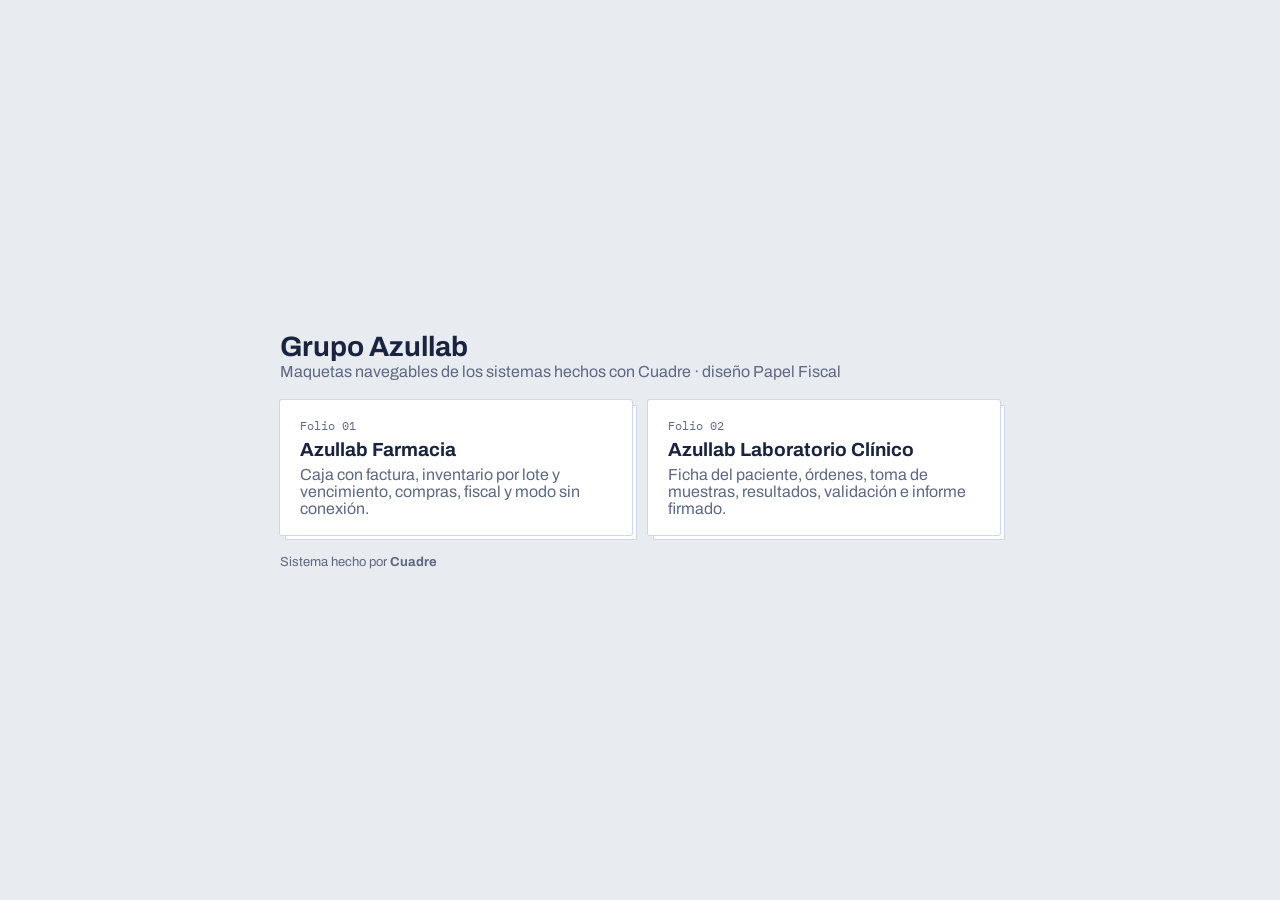
==== index.html @ a53d1ed5 "Farmacia y laboratorio Azullab con el diseño Papel Fiscal Co-Authored-By: Claude Opus 5.5 <noreply@a" ====
<!doctype html>
<html lang="es"><head><meta charset="utf-8"><meta name="viewport" content="width=device-width,initial-scale=1">
<title>Grupo Azullab · Cuadre</title>
<link rel="stylesheet" href="https://fonts.googleapis.com/css2?family=Archivo:wdth,wght@62..125,400..800&family=IBM+Plex+Mono:wght@400;500&display=swap">
<style>
:root{--mesa:#e8ebef;--hoja:#fff;--renglon:#cbd8ea;--tinta:#1a2440;--tinta-3:#5d6882;--acento:#3db2e8;--acento-tinta:#0a6fa8}
@media (prefers-color-scheme:dark){:root{--mesa:#0d1220;--hoja:#161d2e;--renglon:#2a3650;--tinta:#e7ecf5;--tinta-3:#8794ae;--acento-tinta:#6cc9f2}}
*{box-sizing:border-box}
body{margin:0;min-height:100vh;background:var(--mesa);color:var(--tinta);font-family:Archivo,system-ui,sans-serif;display:grid;place-items:center;padding:32px 16px}
main{width:100%;max-width:720px;display:grid;gap:20px}
h1{margin:0;font-size:28px;line-height:1.15}
p{margin:0;color:var(--tinta-3)}
.grid{display:grid;grid-template-columns:repeat(auto-fit,minmax(260px,1fr));gap:16px}
a{display:grid;gap:6px;text-decoration:none;color:inherit;background:var(--hoja);border-radius:2px;padding:18px 20px;box-shadow:0 0 0 1px var(--renglon),5px 5px 0 -1px var(--hoja),5px 5px 0 0 var(--renglon)}
a:hover{box-shadow:0 0 0 2px var(--acento-tinta),5px 5px 0 -1px var(--hoja),5px 5px 0 0 var(--renglon)}
.f{font-family:"IBM Plex Mono",monospace;font-size:12px;color:var(--tinta-3)}
b{font-size:19px}
.firma{font-size:13px}
</style></head>
<body><main>
<div><h1>Grupo Azullab</h1><p>Maquetas navegables de los sistemas hechos con Cuadre · diseño Papel Fiscal</p></div>
<div class="grid">
<a href="farmacia.html"><span class="f">Folio 01</span><b>Azullab Farmacia</b><p>Caja con factura, inventario por lote y vencimiento, compras, fiscal y modo sin conexión.</p></a>
<a href="laboratorio.html"><span class="f">Folio 02</span><b>Azullab Laboratorio Clínico</b><p>Ficha del paciente, órdenes, toma de muestras, resultados, validación e informe firmado.</p></a>
</div>
<p class="firma">Sistema hecho por <b style="font-size:13px">Cuadre</b></p>
</main></body></html>
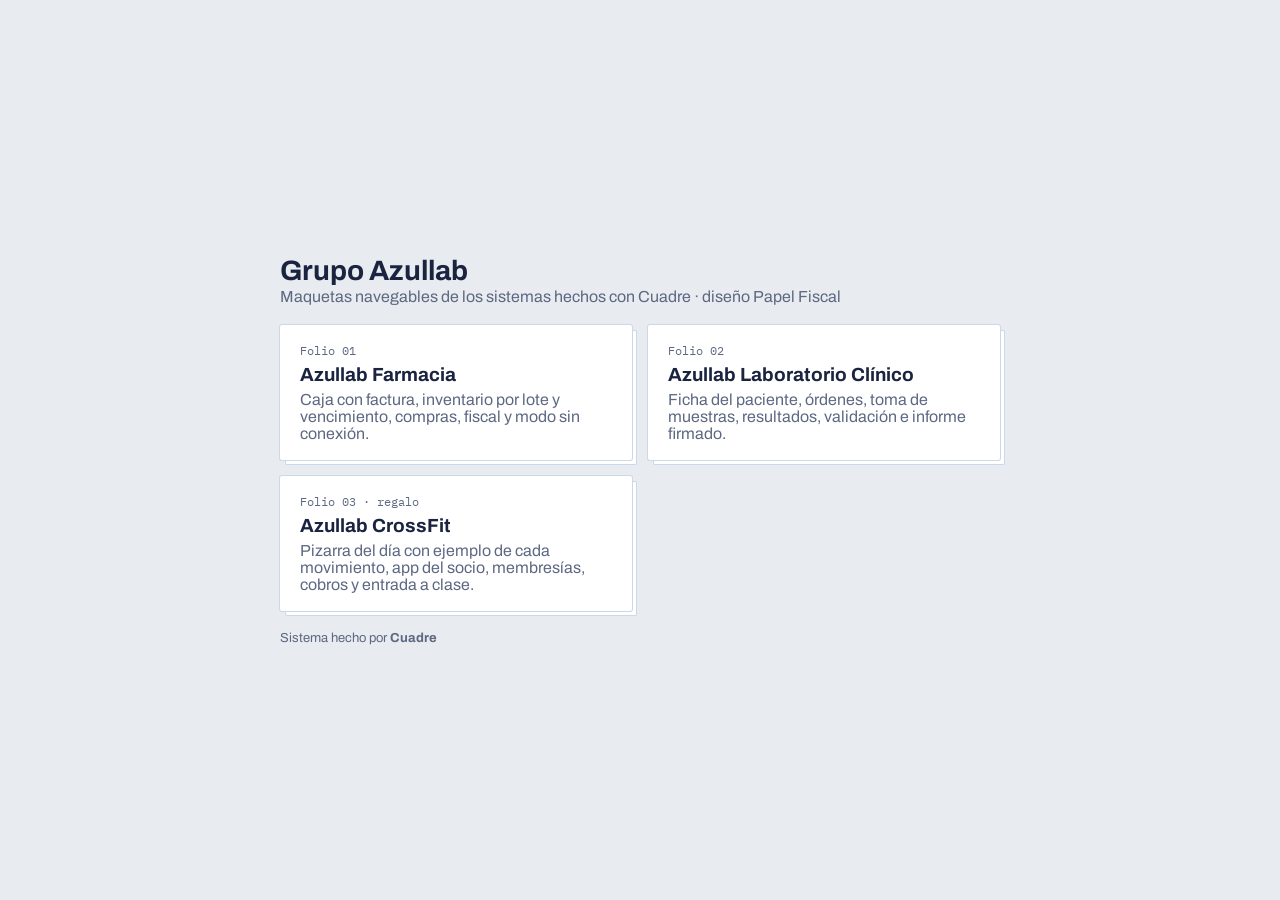
==== commit 14da826c: "CrossFit: maqueta del sistema de regalo con pizarra del día y app del socio Co-Authored-By: Claude O" ====
--- a/index.html
+++ b/index.html
@@ -22,6 +22,7 @@
 <div class="grid">
 <a href="farmacia.html"><span class="f">Folio 01</span><b>Azullab Farmacia</b><p>Caja con factura, inventario por lote y vencimiento, compras, fiscal y modo sin conexión.</p></a>
 <a href="laboratorio.html"><span class="f">Folio 02</span><b>Azullab Laboratorio Clínico</b><p>Ficha del paciente, órdenes, toma de muestras, resultados, validación e informe firmado.</p></a>
+<a href="crossfit.html"><span class="f">Folio 03 · regalo</span><b>Azullab CrossFit</b><p>Pizarra del día con ejemplo de cada movimiento, app del socio, membresías, cobros y entrada a clase.</p></a>
 </div>
 <p class="firma">Sistema hecho por <b style="font-size:13px">Cuadre</b></p>
 </main></body></html>
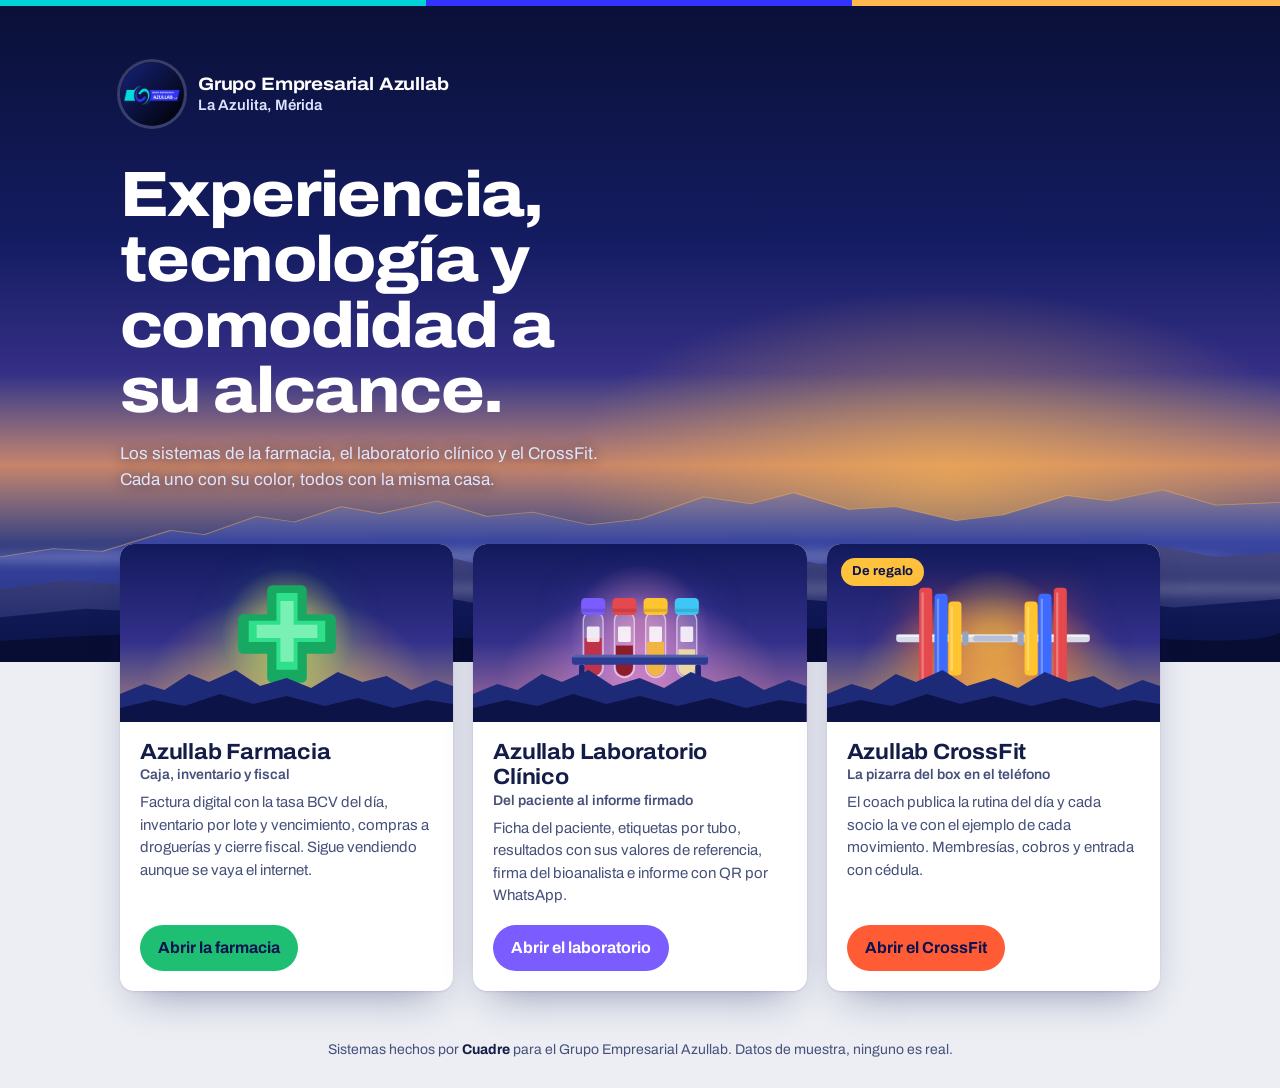
==== commit d925be43: "Identidad cálida del Grupo Azullab: portada, farmacia y CrossFit - Lo común del grupo: la noche azul" ====
--- a/index.html
+++ b/index.html
@@ -1,28 +1,132 @@
 <!doctype html>
-<html lang="es"><head><meta charset="utf-8"><meta name="viewport" content="width=device-width,initial-scale=1">
-<title>Grupo Azullab · Cuadre</title>
+<html lang="es"><head><meta charset="utf-8"><meta name="viewport" content="width=device-width,initial-scale=1,viewport-fit=cover">
+<title>Grupo Azullab</title>
+<meta name="description" content="Sistemas del Grupo Empresarial Azullab: farmacia, laboratorio clínico y CrossFit, hechos con Cuadre.">
 <link rel="stylesheet" href="https://fonts.googleapis.com/css2?family=Archivo:wdth,wght@62..125,400..800&family=IBM+Plex+Mono:wght@400;500&display=swap">
 <style>
-:root{--mesa:#e8ebef;--hoja:#fff;--renglon:#cbd8ea;--tinta:#1a2440;--tinta-3:#5d6882;--acento:#3db2e8;--acento-tinta:#0a6fa8}
-@media (prefers-color-scheme:dark){:root{--mesa:#0d1220;--hoja:#161d2e;--renglon:#2a3650;--tinta:#e7ecf5;--tinta-3:#8794ae;--acento-tinta:#6cc9f2}}
+:root{--mesa:#eceef4;--hoja:#fff;--renglon:#d5dcea;--tinta:#141c48;--tinta-2:#46507a;--marca:#0e1752;--luz:#ffb84d;--neg:#00d2d6;color-scheme:light}
+@media (prefers-color-scheme:dark){:root{--mesa:#080c26;--hoja:#121a46;--renglon:#26306a;--tinta:#eef1ff;--tinta-2:#aab3df;color-scheme:dark}}
 *{box-sizing:border-box}
-body{margin:0;min-height:100vh;background:var(--mesa);color:var(--tinta);font-family:Archivo,system-ui,sans-serif;display:grid;place-items:center;padding:32px 16px}
-main{width:100%;max-width:720px;display:grid;gap:20px}
-h1{margin:0;font-size:28px;line-height:1.15}
-p{margin:0;color:var(--tinta-3)}
-.grid{display:grid;grid-template-columns:repeat(auto-fit,minmax(260px,1fr));gap:16px}
-a{display:grid;gap:6px;text-decoration:none;color:inherit;background:var(--hoja);border-radius:2px;padding:18px 20px;box-shadow:0 0 0 1px var(--renglon),5px 5px 0 -1px var(--hoja),5px 5px 0 0 var(--renglon)}
-a:hover{box-shadow:0 0 0 2px var(--acento-tinta),5px 5px 0 -1px var(--hoja),5px 5px 0 0 var(--renglon)}
-.f{font-family:"IBM Plex Mono",monospace;font-size:12px;color:var(--tinta-3)}
-b{font-size:19px}
-.firma{font-size:13px}
+html{-webkit-text-size-adjust:100%}
+body{margin:0;min-height:100vh;background:var(--mesa);color:var(--tinta);font-family:Archivo,system-ui,-apple-system,"Segoe UI",sans-serif;font-size:16px;line-height:1.5;display:flex;flex-direction:column}
+a{color:inherit}
+:focus-visible{outline:3px solid var(--neg);outline-offset:3px}
+.cielo{position:relative;overflow:hidden;isolation:isolate;color:#fff;padding:56px max(24px,env(safe-area-inset-left)) 170px;
+  background:radial-gradient(42% 40% at 74% 72%,color-mix(in srgb,var(--luz) 60%,transparent),transparent 72%),linear-gradient(180deg,#0a1038 0%,#141c62 36%,#352f86 56%,color-mix(in srgb,var(--luz) 52%,#8a4c88) 70%,#22307f 84%,#151e62 100%)}
+.cielo .paisaje{position:absolute;left:0;bottom:0;width:100%;height:210px;z-index:-1}
+.cielo .in{max-width:1040px;margin:0 auto;display:grid;gap:18px}
+.marca{display:flex;align-items:center;gap:14px}
+.marca img{width:64px;height:64px;border-radius:50%;box-shadow:0 0 0 3px rgba(255,255,255,.18)}
+.marca span{font-size:15px;font-weight:600;color:#dfe5ff;line-height:1.3}
+.marca b{display:block;color:#fff;font-size:18px;font-stretch:112%;letter-spacing:-.01em}
+h1{margin:18px 0 0;font-size:clamp(34px,5.4vw,64px);line-height:1.02;font-weight:800;font-stretch:110%;letter-spacing:-.025em;max-width:16ch;text-wrap:balance}
+.cielo p{margin:0;max-width:52ch;color:#dfe5ff;font-size:17px;text-shadow:0 1px 12px rgba(10,16,56,.6)}
+main{width:100%;max-width:1088px;margin:-118px auto 0;padding:0 24px 40px;position:relative;z-index:1;display:grid;grid-template-columns:repeat(3,minmax(0,1fr));gap:20px}
+.neg{display:flex;flex-direction:column;background:var(--hoja);border-radius:14px;overflow:hidden;text-decoration:none;box-shadow:0 1px 2px rgba(14,23,82,.1),0 18px 40px -18px rgba(14,23,82,.45);transition:transform .18s ease,box-shadow .18s ease}
+.neg:hover{transform:translateY(-3px);box-shadow:0 1px 2px rgba(14,23,82,.1),0 26px 50px -18px color-mix(in srgb,var(--neg) 60%,rgba(14,23,82,.5))}
+.neg .vista{position:relative;height:178px;overflow:hidden;background:radial-gradient(60% 70% at 50% 78%,color-mix(in srgb,var(--luz) 70%,transparent),transparent 70%),linear-gradient(180deg,#121a5c 0%,#33308a 55%,color-mix(in srgb,var(--luz) 45%,#7a4a8c) 100%)}
+.neg .vista svg.cresta{position:absolute;left:0;bottom:0;width:100%;height:58px}
+.neg .vista .objeto{position:absolute;left:50%;bottom:22px;width:132px;transform:translateX(-50%);filter:drop-shadow(0 8px 20px color-mix(in srgb,var(--neg) 55%,transparent))}
+.neg .vista .objeto svg{display:block;width:100%;height:auto}
+.neg .vista [data-obj=laboratorio]{width:156px;bottom:16px}.neg .vista [data-obj=crossfit]{width:200px;bottom:14px}
+.neg .cuerpo{padding:18px 20px 20px;display:flex;flex-direction:column;gap:8px;flex:1}
+.neg h2{margin:0;font-size:22px;line-height:1.15;font-stretch:106%;letter-spacing:-.01em}
+.neg h2 small{display:block;font-size:14px;font-weight:600;color:var(--tinta-2);font-stretch:100%;letter-spacing:0;margin-top:2px}
+.neg p{margin:0;color:var(--tinta-2);font-size:15px}
+.neg .ir{margin-top:auto;padding-top:10px}
+.neg .ir span{display:inline-flex;align-items:center;justify-content:center;min-height:46px;padding:0 18px;border-radius:999px;background:var(--neg);color:var(--on,#0b1450);font-weight:700}
+.regalo{position:absolute;top:14px;left:14px;font-size:13px;font-weight:700;color:#0b1450;background:var(--luz);border-radius:999px;padding:4px 11px}
+footer{margin-top:auto;padding:8px 24px calc(28px + env(safe-area-inset-bottom));text-align:center;color:var(--tinta-2);font-size:14px}
+footer b{color:var(--tinta)}
+.franja{height:6px;background:linear-gradient(90deg,#00d2d6 0 33.3%,#3233ff 33.3% 66.6%,var(--luz) 66.6%)}
+@media (max-width:900px){main{grid-template-columns:minmax(0,1fr);max-width:560px;margin-top:-96px}.cielo{padding-bottom:140px}}
+@media (max-width:520px){.cielo{padding:36px 18px 150px}.cielo .paisaje{height:160px}main{padding:0 16px 32px;gap:16px}.neg .vista{height:150px}.neg .vista .objeto{width:112px}}
+@media (prefers-reduced-motion:reduce){.neg{transition:none}.neg:hover{transform:none}}
 </style></head>
-<body><main>
-<div><h1>Grupo Azullab</h1><p>Maquetas navegables de los sistemas hechos con Cuadre · diseño Papel Fiscal</p></div>
-<div class="grid">
-<a href="farmacia.html"><span class="f">Folio 01</span><b>Azullab Farmacia</b><p>Caja con factura, inventario por lote y vencimiento, compras, fiscal y modo sin conexión.</p></a>
-<a href="laboratorio.html"><span class="f">Folio 02</span><b>Azullab Laboratorio Clínico</b><p>Ficha del paciente, órdenes, toma de muestras, resultados, validación e informe firmado.</p></a>
-<a href="crossfit.html"><span class="f">Folio 03 · regalo</span><b>Azullab CrossFit</b><p>Pizarra del día con ejemplo de cada movimiento, app del socio, membresías, cobros y entrada a clase.</p></a>
-</div>
-<p class="firma">Sistema hecho por <b style="font-size:13px">Cuadre</b></p>
-</main></body></html>
+<body>
+<div class="franja" aria-hidden="true"></div>
+<header class="cielo">
+  <div class="in">
+    <div class="marca"><img src="[data-uri]" alt="Grupo Empresarial Azullab"><span><b>Grupo Empresarial Azullab</b>La Azulita, Mérida</span></div>
+    <h1>Experiencia, tecnología y comodidad a su alcance.</h1>
+    <p>Los sistemas de la farmacia, el laboratorio clínico y el CrossFit. Cada uno con su color, todos con la misma casa.</p>
+  </div>
+  <div id="paisaje"></div>
+</header>
+<main>
+  <a class="neg" href="farmacia.html" style="--neg:#1fbf73;--luz:#ffc65c">
+    <div class="vista"><div class="objeto" data-obj="farmacia"></div><svg class="cresta" viewBox="0 0 300 58" preserveAspectRatio="none" aria-hidden="true"><path d="M0 30L22 20L40 26L62 10L80 18L104 6L126 22L150 14L172 24L196 8L218 18L240 12L262 26L284 16L300 22V58H0Z" fill="#1d2a78"/><path d="M0 44L30 36L58 42L90 30L120 40L150 32L184 42L214 34L246 44L276 36L300 40V58H0Z" fill="#0c1347"/></svg></div>
+    <div class="cuerpo"><h2>Azullab Farmacia<small>Caja, inventario y fiscal</small></h2>
+      <p>Factura digital con la tasa BCV del día, inventario por lote y vencimiento, compras a droguerías y cierre fiscal. Sigue vendiendo aunque se vaya el internet.</p>
+      <div class="ir"><span>Abrir la farmacia</span></div></div>
+  </a>
+  <a class="neg" href="laboratorio.html" style="--neg:#7b5cff;--luz:#ff9cb8;--on:#fff">
+    <div class="vista"><div class="objeto" data-obj="laboratorio"></div><svg class="cresta" viewBox="0 0 300 58" preserveAspectRatio="none" aria-hidden="true"><path d="M0 30L22 20L40 26L62 10L80 18L104 6L126 22L150 14L172 24L196 8L218 18L240 12L262 26L284 16L300 22V58H0Z" fill="#1d2a78"/><path d="M0 44L30 36L58 42L90 30L120 40L150 32L184 42L214 34L246 44L276 36L300 40V58H0Z" fill="#0c1347"/></svg></div>
+    <div class="cuerpo"><h2>Azullab Laboratorio Clínico<small>Del paciente al informe firmado</small></h2>
+      <p>Ficha del paciente, etiquetas por tubo, resultados con sus valores de referencia, firma del bioanalista e informe con QR por WhatsApp.</p>
+      <div class="ir"><span>Abrir el laboratorio</span></div></div>
+  </a>
+  <a class="neg" href="crossfit.html" style="--neg:#ff5b35;--luz:#ffc23d">
+    <div class="vista"><span class="regalo">De regalo</span><div class="objeto" data-obj="crossfit"></div><svg class="cresta" viewBox="0 0 300 58" preserveAspectRatio="none" aria-hidden="true"><path d="M0 30L22 20L40 26L62 10L80 18L104 6L126 22L150 14L172 24L196 8L218 18L240 12L262 26L284 16L300 22V58H0Z" fill="#1d2a78"/><path d="M0 44L30 36L58 42L90 30L120 40L150 32L184 42L214 34L246 44L276 36L300 40V58H0Z" fill="#0c1347"/></svg></div>
+    <div class="cuerpo"><h2>Azullab CrossFit<small>La pizarra del box en el teléfono</small></h2>
+      <p>El coach publica la rutina del día y cada socio la ve con el ejemplo de cada movimiento. Membresías, cobros y entrada con cédula.</p>
+      <div class="ir"><span>Abrir el CrossFit</span></div></div>
+  </a>
+</main>
+<footer>Sistemas hechos por <b>Cuadre</b> para el Grupo Empresarial Azullab. Datos de muestra, ninguno es real.</footer>
+<script>
+/* ======================= Identidad del Grupo Azullab =======================
+   Lo común: la noche azul de La Azulita, las crestas con neblina y la luz del amanecer.
+   Lo de cada negocio: su color (--neg), su luz (--luz) y un objeto que sale sobre las montañas. */
+const PAISAJE = (ajuste = 'xMidYMax slice') => `<svg class="paisaje" viewBox="0 0 600 300" preserveAspectRatio="${ajuste}" aria-hidden="true">
+  <defs>
+    <linearGradient id="pz-c1" x1="0" y1="0" x2="0" y2="1"><stop offset="0" style="stop-color:color-mix(in srgb,var(--luz) 38%,#4d57b4)"/><stop offset=".3" stop-color="#3a46a0"/><stop offset="1" stop-color="#1f2b7a"/></linearGradient>
+    <linearGradient id="pz-c2" x1="0" y1="0" x2="0" y2="1"><stop offset="0" style="stop-color:color-mix(in srgb,var(--luz) 14%,#2a3789)"/><stop offset="1" stop-color="#151e62"/></linearGradient>
+    <linearGradient id="pz-c3" x1="0" y1="0" x2="0" y2="1"><stop offset="0" stop-color="#131c5c"/><stop offset="1" stop-color="#0c1347"/></linearGradient>
+    <filter id="pz-bl" x="-10%" y="-200%" width="120%" height="500%"><feGaussianBlur stdDeviation="7"/></filter>
+  </defs>
+  <path d="M0 150 L25 138 L48 142 L80 112 L96 118 L120 92 L138 100 L160 78 L178 88 L205 70 L228 92 L250 86 L276 104 L300 96 L330 64 L352 74 L372 58 L398 82 L420 78 L448 98 L470 90 L500 62 L520 70 L545 54 L570 76 L600 72V300H0Z" fill="url(#pz-c1)"/>
+  <path d="M0 150 L25 138 L48 142 L80 112 L96 118 L120 92 L138 100 L160 78 L178 88 L205 70 L228 92 L250 86 L276 104 L300 96 L330 64 L352 74 L372 58 L398 82 L420 78 L448 98 L470 90 L500 62 L520 70 L545 54 L570 76 L600 72" fill="none" style="stroke:var(--luz)" stroke-opacity=".45" stroke-width="1.1" stroke-linejoin="round"/>
+  <ellipse cx="250" cy="150" rx="330" ry="11" fill="#fff" opacity=".2" filter="url(#pz-bl)"/>
+  <path d="M0 196 L30 184 L62 190 L95 160 L118 170 L150 146 L176 158 L210 150 L240 172 L270 164 L300 140 L326 152 L350 136 L384 160 L420 154 L452 170 L480 150 L510 158 L540 132 L570 150 L600 144V300H0Z" fill="url(#pz-c2)"/>
+  <ellipse cx="380" cy="196" rx="320" ry="10" fill="#fff" opacity=".16" filter="url(#pz-bl)"/>
+  <path d="M0 236 L40 224 L80 230 L120 206 L150 214 L190 198 L230 220 L270 212 L310 224 L350 204 L390 214 L430 200 L470 218 L510 208 L550 222 L600 210V300H0Z" fill="url(#pz-c3)"/>
+  <path d="M0 270Q90 250 180 262T360 254Q450 246 520 262T600 258V300H0Z" fill="#080d33"/>
+</svg>`;
+const OBJETO = {
+  /* La cruz verde luminosa que cuelga en la puerta de toda farmacia */
+  farmacia: () => `<svg viewBox="0 0 200 200" aria-hidden="true">
+    <defs><radialGradient id="ob-f"><stop offset=".25" style="stop-color:var(--luz);stop-opacity:.55"/><stop offset="1" style="stop-color:var(--luz);stop-opacity:0"/></radialGradient></defs>
+    <circle cx="100" cy="100" r="100" fill="url(#ob-f)"/>
+    <path d="M78 26h44a8 8 0 0 1 8 8v36h36a8 8 0 0 1 8 8v44a8 8 0 0 1-8 8h-36v36a8 8 0 0 1-8 8H78a8 8 0 0 1-8-8v-36H34a8 8 0 0 1-8-8V78a8 8 0 0 1 8-8h36V34a8 8 0 0 1 8-8z" fill="#17a862"/>
+    <path d="M84 38h32v42h42v32h-42v42H84v-42H42V80h42z" fill="#2fe08a"/>
+    <path d="M90 50h20v36h36v20h-36v36H90v-36H54V86h36z" fill="#b6ffd8" opacity=".55"/>
+  </svg>`,
+  /* Tubos de muestra con las tapas de colores: morada, roja, amarilla y celeste */
+  laboratorio: () => `<svg viewBox="0 0 220 200" aria-hidden="true">
+    <defs><radialGradient id="ob-l"><stop offset=".2" style="stop-color:var(--luz);stop-opacity:.5"/><stop offset="1" style="stop-color:var(--luz);stop-opacity:0"/></radialGradient></defs>
+    <circle cx="110" cy="100" r="100" fill="url(#ob-l)"/>
+    ${[['#7b5cff','#c0324a',.62],['#e5484d','#8e1d2c',.5],['#ffc531','#f2b544',.56],['#3ec7f5','#e9d8a6',.44]].map(([cap,liq,lv],i)=>{ const x = 30+i*44, top = 48, h = 112, ly = top+22+(h-22)*(1-lv);
+      return `<rect x="${x}" y="${top+18}" width="28" height="${h-18}" rx="14" fill="#fff" fill-opacity=".14" stroke="#fff" stroke-opacity=".55" stroke-width="2"/>
+      <path d="M${x+2} ${ly}h24v${top+h-ly-14}a12 12 0 0 1-24 0z" fill="${liq}"/>
+      <rect x="${x+5}" y="${top+40}" width="18" height="22" rx="2" fill="#fff" opacity=".85"/>
+      <rect x="${x-3}" y="${top}" width="34" height="24" rx="6" fill="${cap}"/><rect x="${x-3}" y="${top+15}" width="34" height="5" fill="#000" opacity=".12"/>`; }).join('')}
+    <rect x="14" y="128" width="192" height="14" rx="4" fill="#2b3a92"/><rect x="14" y="128" width="192" height="4" rx="2" fill="#fff" opacity=".2"/>
+    <rect x="24" y="142" width="8" height="34" rx="3" fill="#1a2672"/><rect x="188" y="142" width="8" height="34" rx="3" fill="#1a2672"/>
+  </svg>`,
+  /* Barra cargada con discos de colores: rojo, azul y amarillo */
+  crossfit: () => `<svg viewBox="0 0 260 180" aria-hidden="true">
+    <defs><radialGradient id="ob-c"><stop offset=".2" style="stop-color:var(--luz);stop-opacity:.55"/><stop offset="1" style="stop-color:var(--luz);stop-opacity:0"/></radialGradient></defs>
+    <circle cx="130" cy="90" r="92" fill="url(#ob-c)"/>
+    <rect x="4" y="84" width="252" height="10" rx="5" fill="#d7dcea"/><rect x="4" y="84" width="252" height="3" rx="1.5" fill="#fff" opacity=".6"/>
+    ${[[34,'#e5484d',132],[54,'#3d6bff',116],[72,'#ffc531',96]].map(([x,c,h])=>`<rect x="${x}" y="${89-h/2}" width="17" height="${h}" rx="5" fill="${c}"/><rect x="${x+3}" y="${89-h/2+6}" width="3" height="${h-12}" rx="1.5" fill="#fff" opacity=".28"/><rect x="${260-x-17}" y="${89-h/2}" width="17" height="${h}" rx="5" fill="${c}"/><rect x="${260-x-14}" y="${89-h/2+6}" width="3" height="${h-12}" rx="1.5" fill="#fff" opacity=".28"/>`).join('')}
+    <rect x="90" y="80" width="8" height="18" rx="2" fill="#9aa3bd"/><rect x="162" y="80" width="8" height="18" rx="2" fill="#9aa3bd"/>
+    <rect x="104" y="85" width="52" height="8" rx="4" fill="#b7bfd6"/>
+  </svg>`
+};
+/* fin de la identidad del Grupo Azullab */
+
+document.getElementById('paisaje').outerHTML = PAISAJE('none');
+document.querySelectorAll('[data-obj]').forEach(el => { el.innerHTML = OBJETO[el.dataset.obj](); });
+</script>
+</body></html>
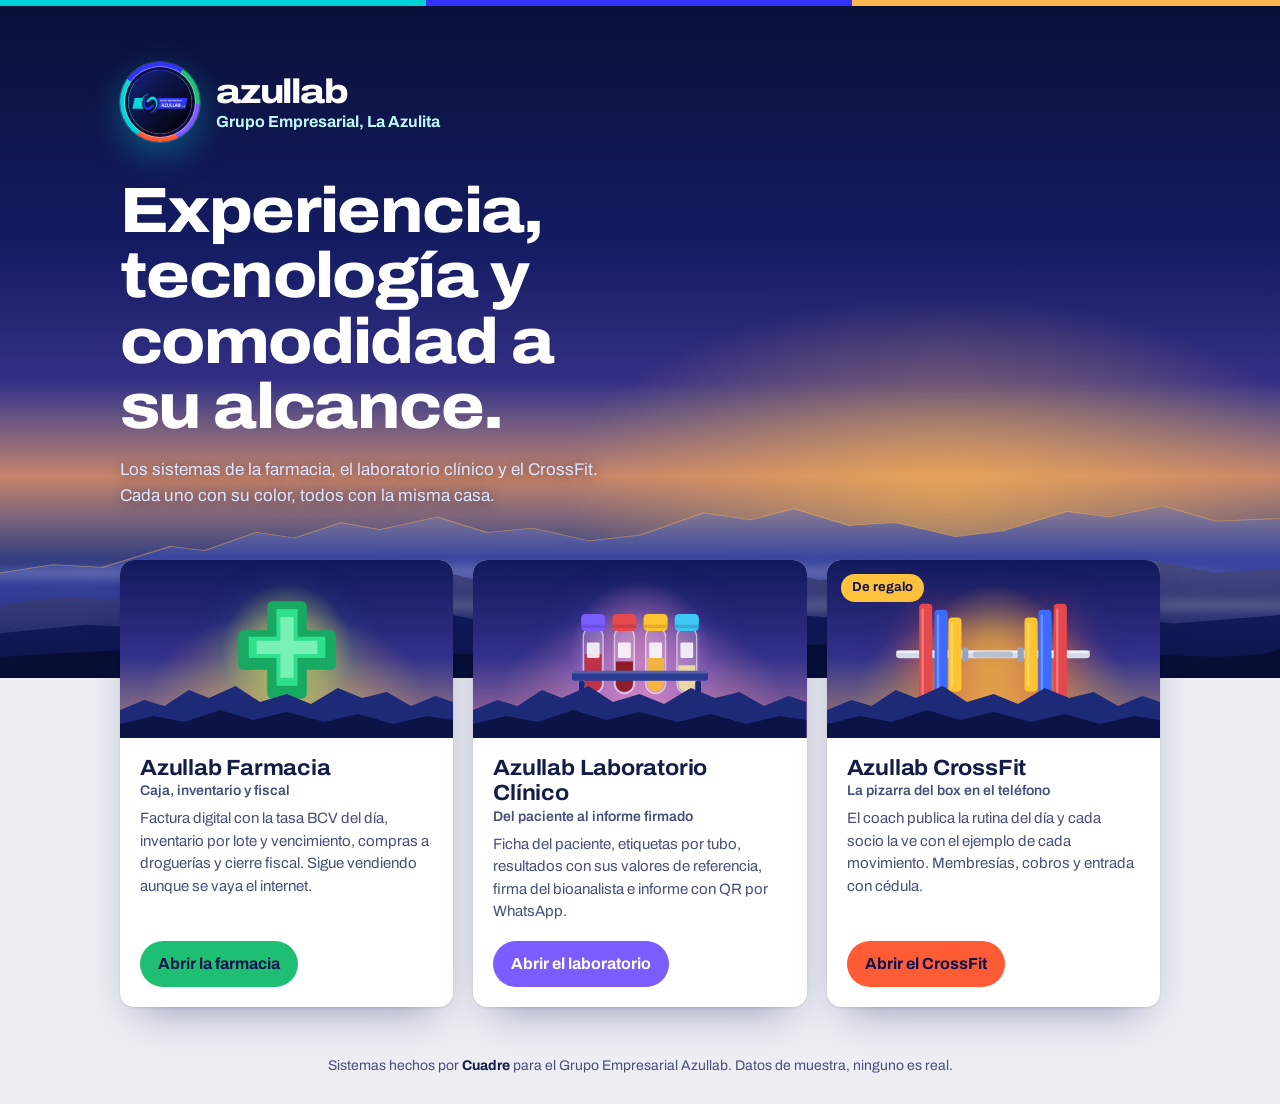
==== commit 190bdc42: "Insignia nueva del Grupo Azullab y el laboratorio con su variante - Insignia: el logo del grupo dent" ====
--- a/index.html
+++ b/index.html
@@ -15,10 +15,13 @@
   background:radial-gradient(42% 40% at 74% 72%,color-mix(in srgb,var(--luz) 60%,transparent),transparent 72%),linear-gradient(180deg,#0a1038 0%,#141c62 36%,#352f86 56%,color-mix(in srgb,var(--luz) 52%,#8a4c88) 70%,#22307f 84%,#151e62 100%)}
 .cielo .paisaje{position:absolute;left:0;bottom:0;width:100%;height:210px;z-index:-1}
 .cielo .in{max-width:1040px;margin:0 auto;display:grid;gap:18px}
-.marca{display:flex;align-items:center;gap:14px}
-.marca img{width:64px;height:64px;border-radius:50%;box-shadow:0 0 0 3px rgba(255,255,255,.18)}
-.marca span{font-size:15px;font-weight:600;color:#dfe5ff;line-height:1.3}
-.marca b{display:block;color:#fff;font-size:18px;font-stretch:112%;letter-spacing:-.01em}
+.insignia{display:flex;align-items:center;gap:16px}
+.insignia .disco{flex:none;display:grid;place-items:center;width:80px;height:80px;border-radius:50%;background:conic-gradient(from 215deg,#00d2d6 0 25%,#3233ff 25% 50%,#1fbf73 50% 66%,#7b5cff 66% 83%,#ff5b35 83%);box-shadow:0 0 0 1px rgba(255,255,255,.18),0 12px 34px rgba(0,210,214,.35)}
+.insignia img{display:block;width:64px;height:64px;border-radius:50%;box-shadow:0 0 0 3px #0a1038,0 0 0 4px rgba(255,255,255,.35)}
+.insignia .nombre{display:grid;gap:5px;line-height:1}
+.insignia .nombre b{font-weight:800;font-stretch:118%;letter-spacing:-.035em;font-size:34px;color:#fff}
+.insignia .nombre span{font-weight:700;font-size:16px;color:#bff7f8}
+@media (max-width:520px){.insignia .disco{width:66px;height:66px}.insignia img{width:52px;height:52px}.insignia .nombre b{font-size:28px}.insignia .nombre span{font-size:14.5px}}
 h1{margin:18px 0 0;font-size:clamp(34px,5.4vw,64px);line-height:1.02;font-weight:800;font-stretch:110%;letter-spacing:-.025em;max-width:16ch;text-wrap:balance}
 .cielo p{margin:0;max-width:52ch;color:#dfe5ff;font-size:17px;text-shadow:0 1px 12px rgba(10,16,56,.6)}
 main{width:100%;max-width:1088px;margin:-118px auto 0;padding:0 24px 40px;position:relative;z-index:1;display:grid;grid-template-columns:repeat(3,minmax(0,1fr));gap:20px}
@@ -47,7 +50,7 @@
 <div class="franja" aria-hidden="true"></div>
 <header class="cielo">
   <div class="in">
-    <div class="marca"><img src="[data-uri]" alt="Grupo Empresarial Azullab"><span><b>Grupo Empresarial Azullab</b>La Azulita, Mérida</span></div>
+    <div class="insignia"><span class="disco"><img src="[data-uri]" width="64" height="64" alt="Grupo Empresarial Azullab"></span><span class="nombre"><b>azullab</b><span>Grupo Empresarial, La Azulita</span></span></div>
     <h1>Experiencia, tecnología y comodidad a su alcance.</h1>
     <p>Los sistemas de la farmacia, el laboratorio clínico y el CrossFit. Cada uno con su color, todos con la misma casa.</p>
   </div>
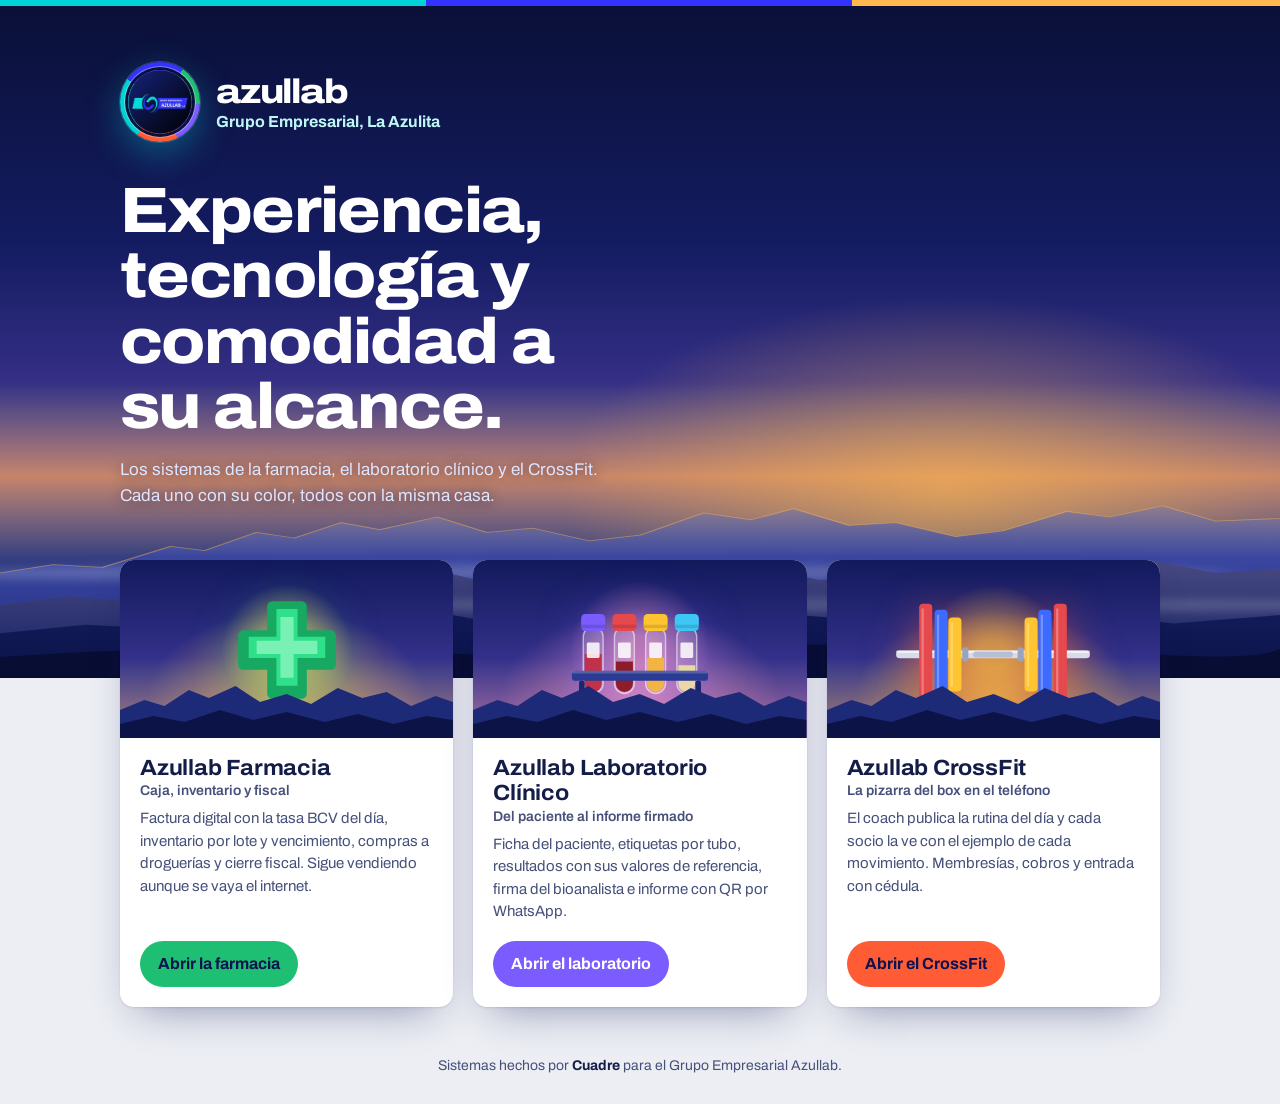
==== commit e8b71705: "Auditoría: seguridad, cálculos y fuera todo lo de maqueta Seguridad (pruebas de ataque en la base y " ====
--- a/index.html
+++ b/index.html
@@ -70,13 +70,13 @@
       <div class="ir"><span>Abrir el laboratorio</span></div></div>
   </a>
   <a class="neg" href="crossfit.html" style="--neg:#ff5b35;--luz:#ffc23d">
-    <div class="vista"><span class="regalo">De regalo</span><div class="objeto" data-obj="crossfit"></div><svg class="cresta" viewBox="0 0 300 58" preserveAspectRatio="none" aria-hidden="true"><path d="M0 30L22 20L40 26L62 10L80 18L104 6L126 22L150 14L172 24L196 8L218 18L240 12L262 26L284 16L300 22V58H0Z" fill="#1d2a78"/><path d="M0 44L30 36L58 42L90 30L120 40L150 32L184 42L214 34L246 44L276 36L300 40V58H0Z" fill="#0c1347"/></svg></div>
+    <div class="vista"><div class="objeto" data-obj="crossfit"></div><svg class="cresta" viewBox="0 0 300 58" preserveAspectRatio="none" aria-hidden="true"><path d="M0 30L22 20L40 26L62 10L80 18L104 6L126 22L150 14L172 24L196 8L218 18L240 12L262 26L284 16L300 22V58H0Z" fill="#1d2a78"/><path d="M0 44L30 36L58 42L90 30L120 40L150 32L184 42L214 34L246 44L276 36L300 40V58H0Z" fill="#0c1347"/></svg></div>
     <div class="cuerpo"><h2>Azullab CrossFit<small>La pizarra del box en el teléfono</small></h2>
       <p>El coach publica la rutina del día y cada socio la ve con el ejemplo de cada movimiento. Membresías, cobros y entrada con cédula.</p>
       <div class="ir"><span>Abrir el CrossFit</span></div></div>
   </a>
 </main>
-<footer>Sistemas hechos por <b>Cuadre</b> para el Grupo Empresarial Azullab. Datos de muestra, ninguno es real.</footer>
+<footer>Sistemas hechos por <b>Cuadre</b> para el Grupo Empresarial Azullab.</footer>
 <script>
 /* ======================= Identidad del Grupo Azullab =======================
    Lo común: la noche azul de La Azulita, las crestas con neblina y la luz del amanecer.
